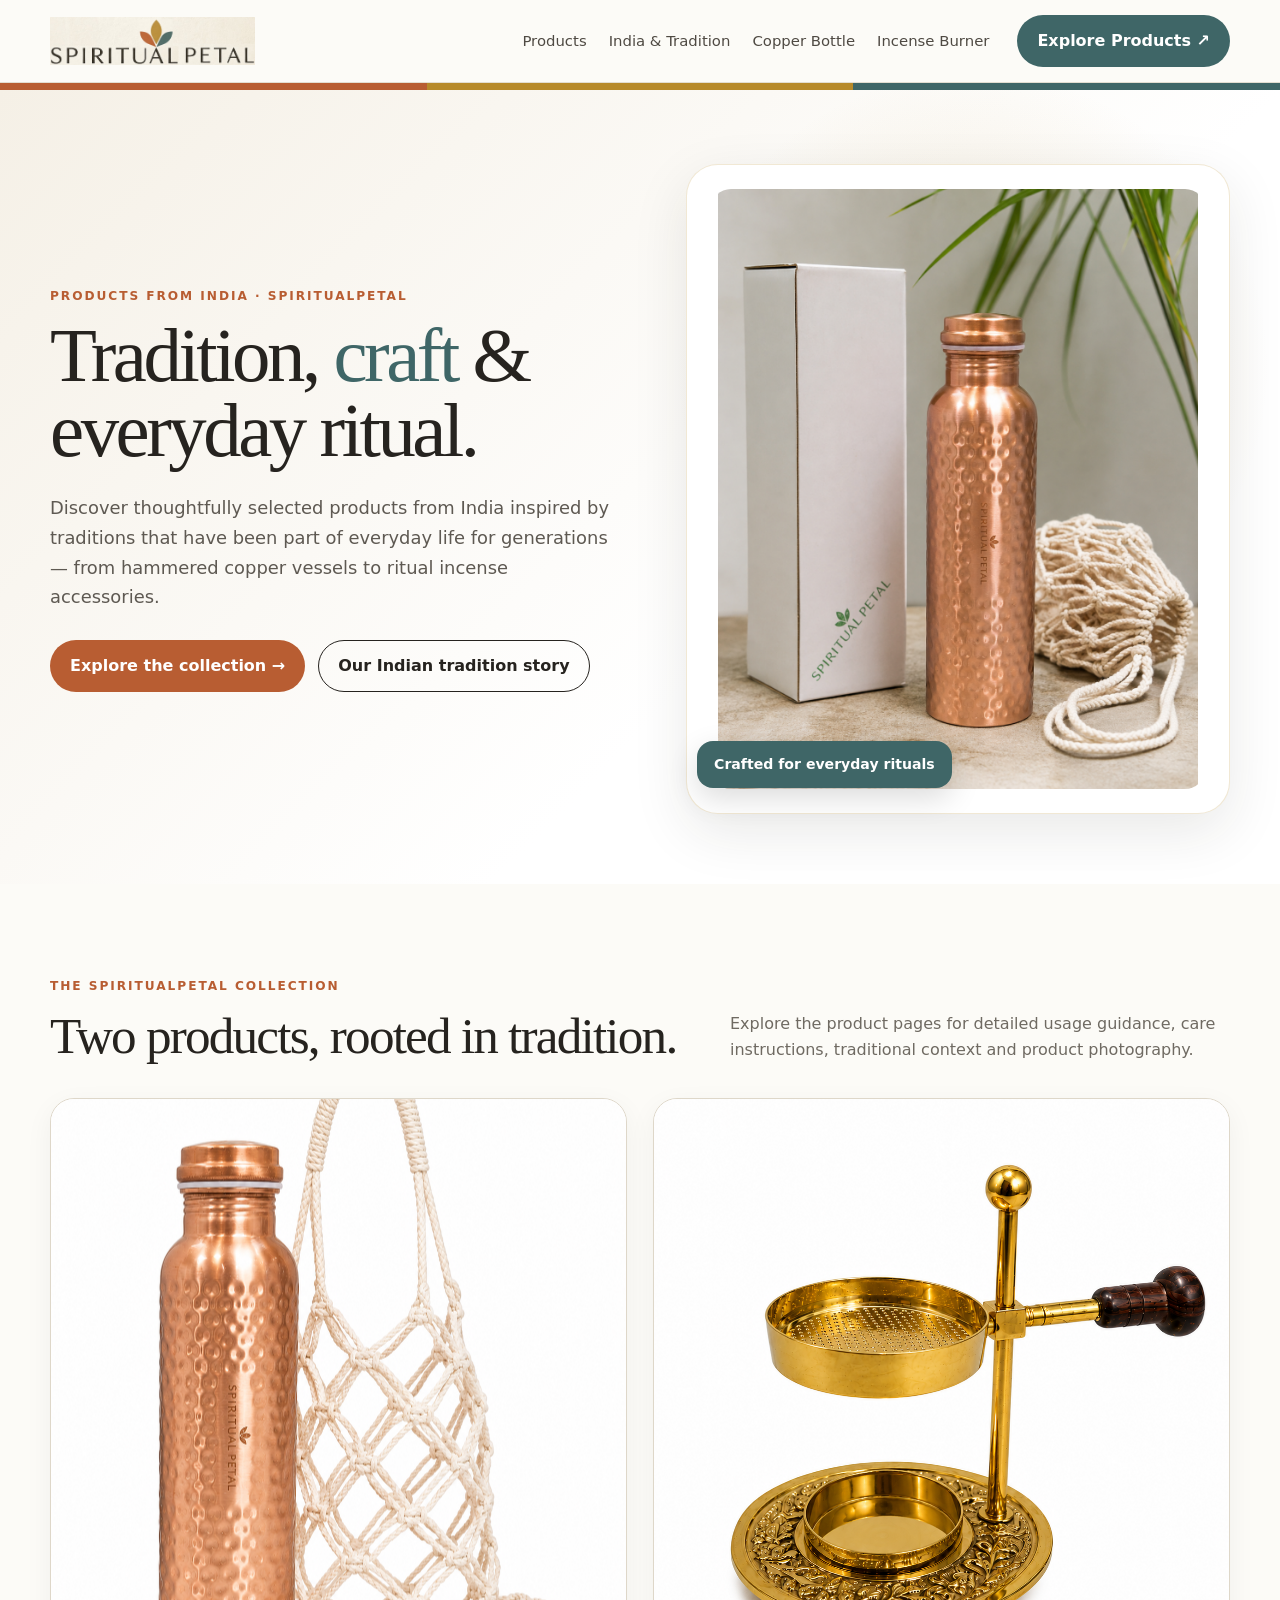
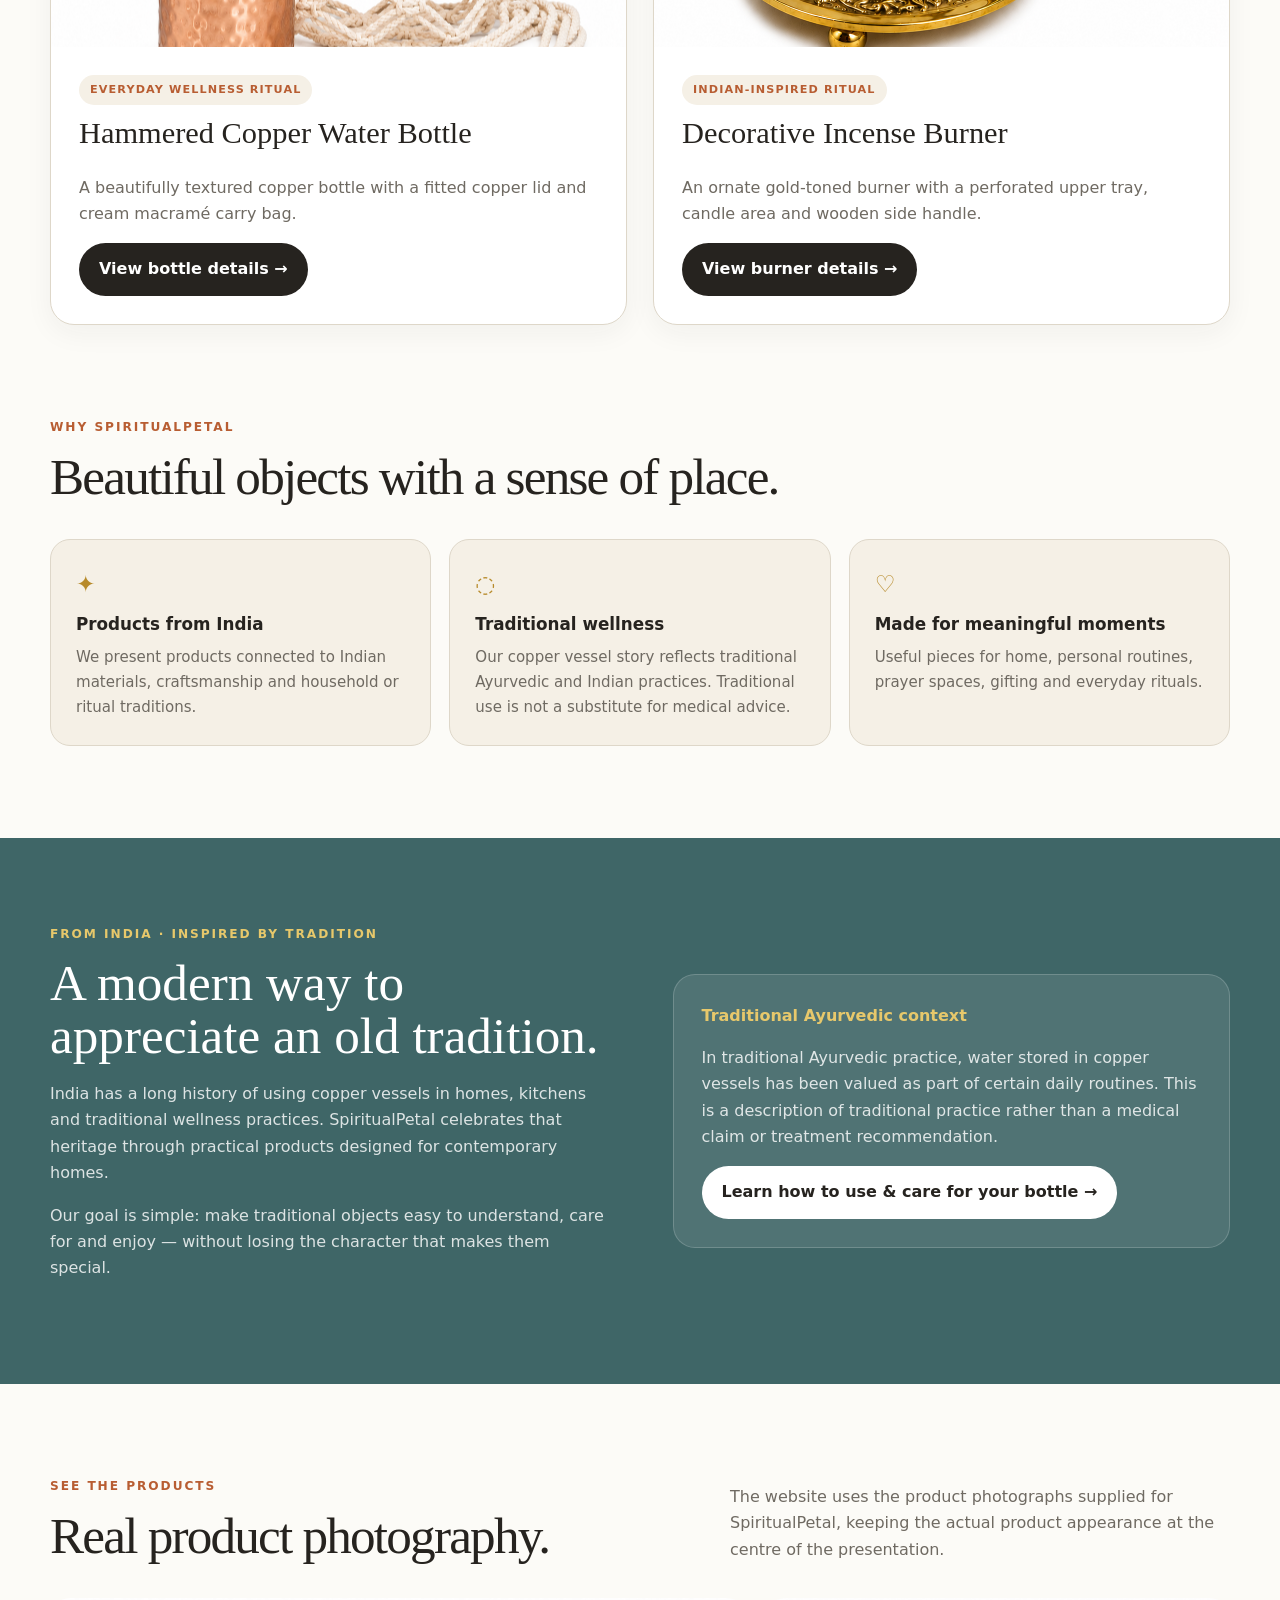
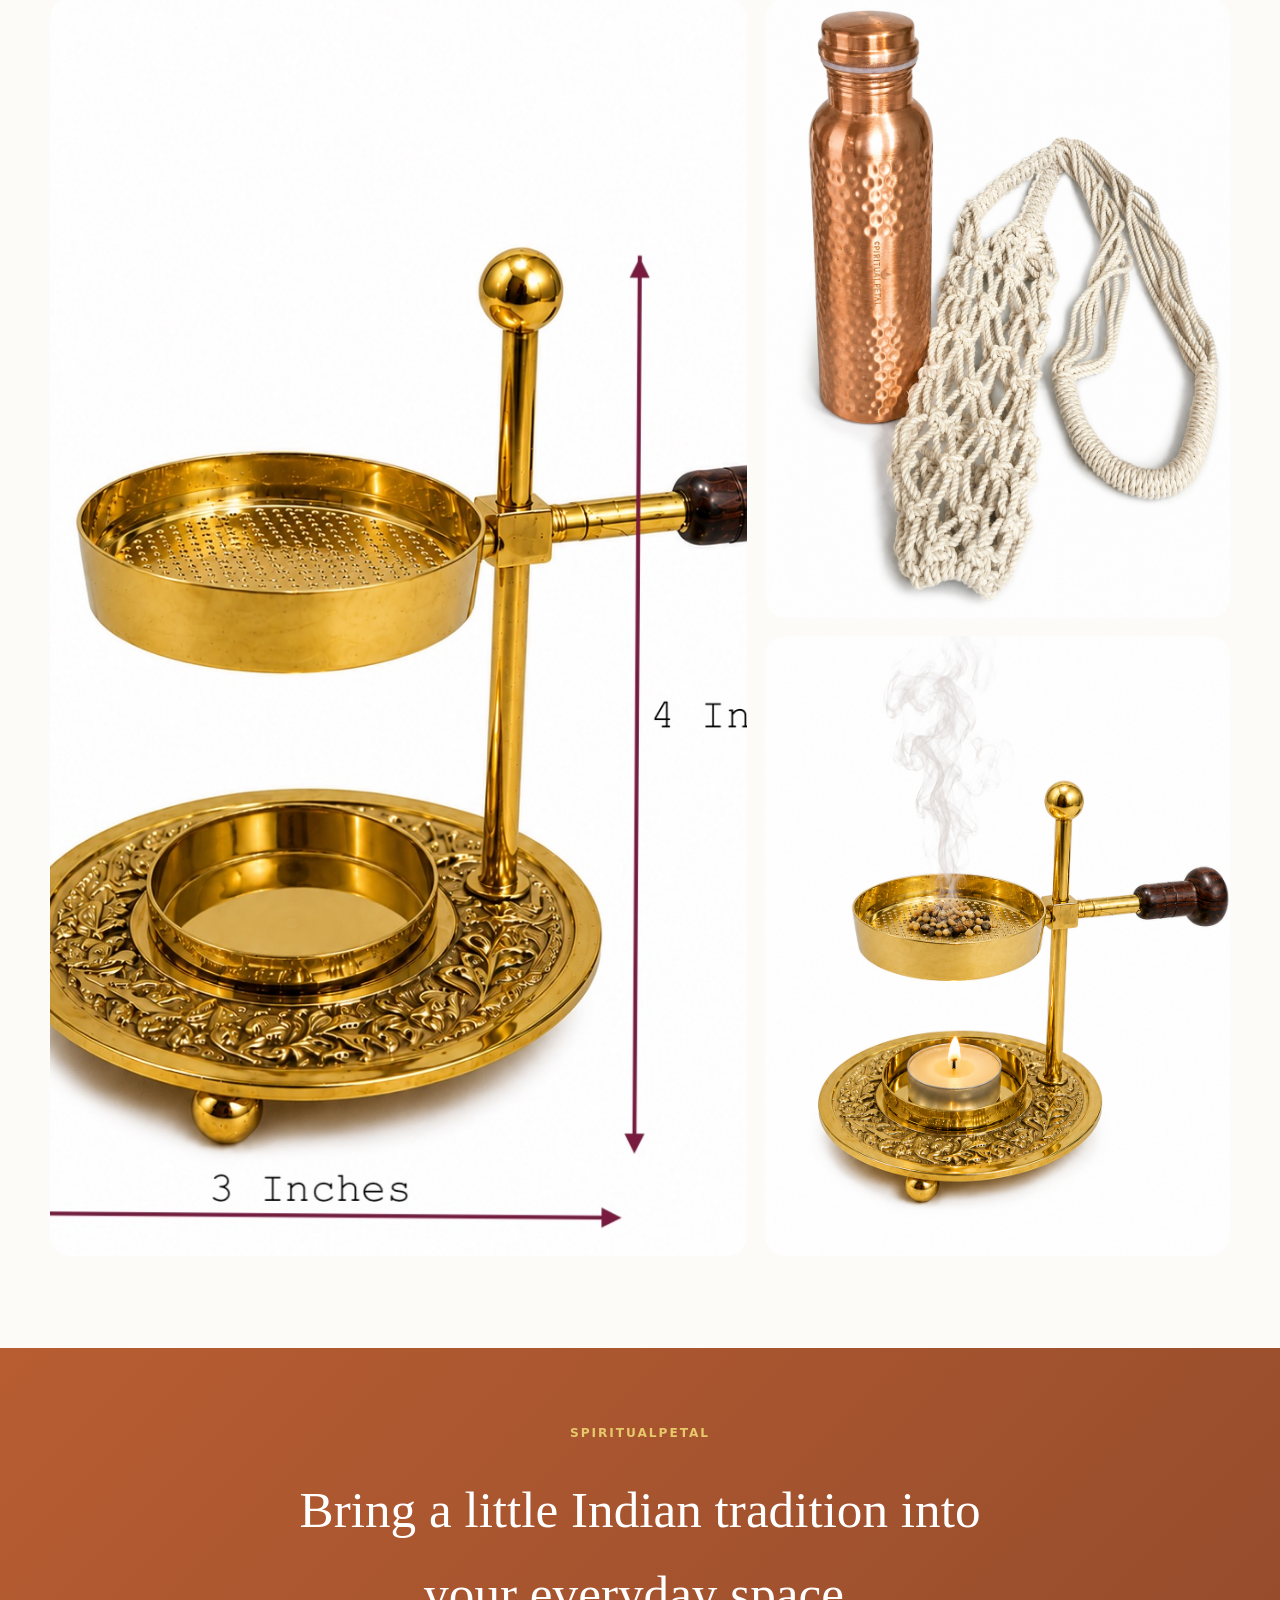
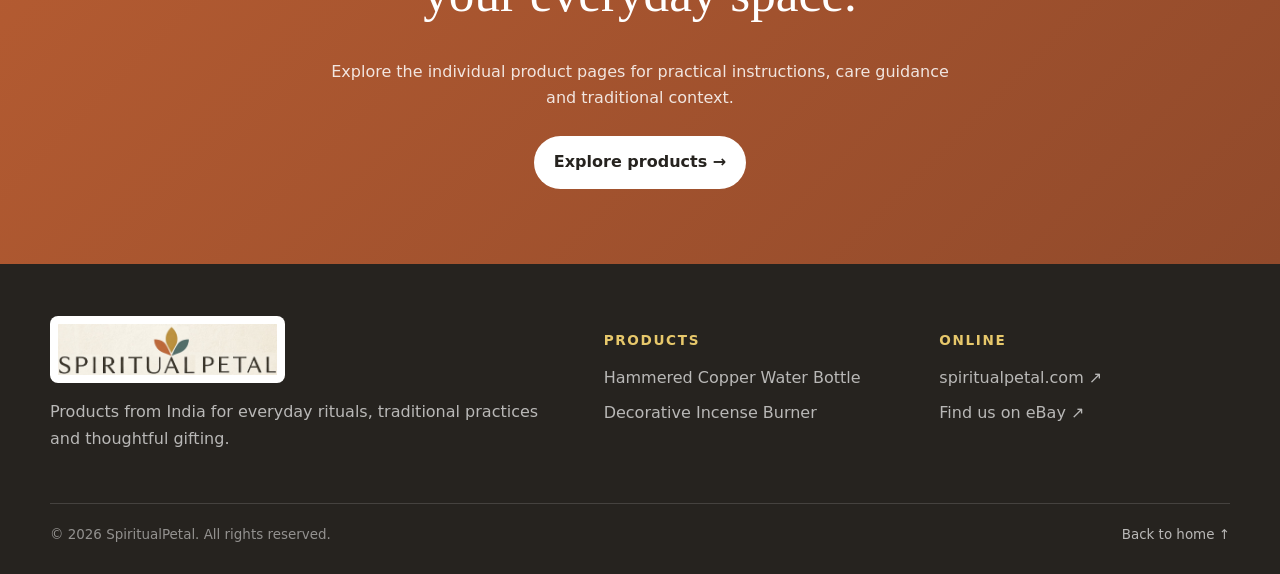
==== index.html @ 0c8c32a3 "new website code from chatgpt" ====
<!doctype html>
<html lang="en">
<head>
<meta charset="utf-8">
<meta name="viewport" content="width=device-width, initial-scale=1">
<meta name="description" content="SpiritualPetal — traditional Indian-inspired copper and ritual products, including hammered copper water bottles and decorative incense burners.">
<title>SpiritualPetal | Products from India</title>
<link rel="stylesheet" href="styles.css">
</head>
<body>
<header class="site-header">
  <div class="header-inner">
    <a href="index.html" aria-label="SpiritualPetal home"><img class="logo" src="assets/spiritualpetal-logo.jpg" alt="SpiritualPetal"></a>
    <nav class="nav">
      <a href="#collection">Products</a>
      <a href="#india">India & Tradition</a>
      <a href="copper-bottle.html">Copper Bottle</a>
      <a href="incense-burner.html">Incense Burner</a>
    </nav>
    <a class="header-button" href="#collection">Explore Products ↗</a>
    <span class="mobile-menu">☰</span>
  </div>
</header>
<div class="tricolor-bar"><span></span><span></span><span></span></div>

<main>
<section class="hero">
  <div class="container hero-grid">
    <div>
      <p class="eyebrow">Products from India · SpiritualPetal</p>
      <h1>Tradition, <em>craft</em> & everyday ritual.</h1>
      <p class="hero-copy">Discover thoughtfully selected products from India inspired by traditions that have been part of everyday life for generations — from hammered copper vessels to ritual incense accessories.</p>
      <div class="hero-actions">
        <a class="button button-primary" href="#collection">Explore the collection →</a>
        <a class="button button-outline" href="#india">Our Indian tradition story</a>
      </div>
    </div>
    <div class="hero-image">
      <img src="assets/bottle-lifestyle.png" alt="SpiritualPetal hammered copper water bottle with cream macramé carry bag">
      <div class="hero-badge">Crafted for everyday rituals</div>
    </div>
  </div>
</section>

<section class="section" id="collection">
  <div class="container">
    <div class="section-head">
      <div><p class="eyebrow">The SpiritualPetal Collection</p><h2>Two products, rooted in tradition.</h2></div>
      <p class="section-lead">Explore the product pages for detailed usage guidance, care instructions, traditional context and product photography.</p>
    </div>
    <div class="cards">
      <article class="card">
        <div class="card-image"><img src="assets/bottle-hero.png" alt="Hammered copper water bottle"></div>
        <div class="card-body">
          <span class="pill">EVERYDAY WELLNESS RITUAL</span>
          <h3>Hammered Copper Water Bottle</h3>
          <p>A beautifully textured copper bottle with a fitted copper lid and cream macramé carry bag.</p>
          <a class="button button-dark" href="copper-bottle.html">View bottle details →</a>
        </div>
      </article>
      <article class="card">
        <div class="card-image"><img src="assets/incense-hero.png" alt="Decorative incense burner with perforated tray and candle holder"></div>
        <div class="card-body">
          <span class="pill">INDIAN-INSPIRED RITUAL</span>
          <h3>Decorative Incense Burner</h3>
          <p>An ornate gold-toned burner with a perforated upper tray, candle area and wooden side handle.</p>
          <a class="button button-dark" href="incense-burner.html">View burner details →</a>
        </div>
      </article>
    </div>
  </div>
</section>

<section class="section" style="padding-top:0">
  <div class="container">
    <div class="section-head">
      <div><p class="eyebrow">Why SpiritualPetal</p><h2>Beautiful objects with a sense of place.</h2></div>
    </div>
    <div class="features">
      <div class="feature"><div class="icon">✦</div><h3>Products from India</h3><p>We present products connected to Indian materials, craftsmanship and household or ritual traditions.</p></div>
      <div class="feature"><div class="icon">◌</div><h3>Traditional wellness</h3><p>Our copper vessel story reflects traditional Ayurvedic and Indian practices. Traditional use is not a substitute for medical advice.</p></div>
      <div class="feature"><div class="icon">♡</div><h3>Made for meaningful moments</h3><p>Useful pieces for home, personal routines, prayer spaces, gifting and everyday rituals.</p></div>
    </div>
  </div>
</section>

<section class="india" id="india">
  <div class="container india-grid">
    <div>
      <p class="eyebrow">From India · Inspired by tradition</p>
      <h2>A modern way to appreciate an old tradition.</h2>
      <p>India has a long history of using copper vessels in homes, kitchens and traditional wellness practices. SpiritualPetal celebrates that heritage through practical products designed for contemporary homes.</p>
      <p>Our goal is simple: make traditional objects easy to understand, care for and enjoy — without losing the character that makes them special.</p>
    </div>
    <div class="ayurveda-note">
      <strong>Traditional Ayurvedic context</strong>
      <p>In traditional Ayurvedic practice, water stored in copper vessels has been valued as part of certain daily routines. This is a description of traditional practice rather than a medical claim or treatment recommendation.</p>
      <a class="button button-light" href="copper-bottle.html">Learn how to use & care for your bottle →</a>
    </div>
  </div>
</section>

<section class="section">
  <div class="container">
    <div class="section-head">
      <div><p class="eyebrow">See the products</p><h2>Real product photography.</h2></div>
      <p class="section-lead">The website uses the product photographs supplied for SpiritualPetal, keeping the actual product appearance at the centre of the presentation.</p>
    </div>
    <div class="gallery">
      <div class="gallery-main"><img src="assets/incense-ritual.jpg" alt="SpiritualPetal incense burner in a devotional setting"></div>
      <div class="gallery-side">
        <img src="assets/bottle-closeup.png" alt="Close-up of hammered copper bottle texture and SpiritualPetal branding">
        <img src="assets/incense-use.png" alt="SpiritualPetal incense burner shown in use">
      </div>
    </div>
  </div>
</section>

<section class="cta">
  <div class="container">
    <p class="eyebrow" style="color:#E7C86B">SpiritualPetal</p>
    <h2>Bring a little Indian tradition into your everyday space.</h2>
    <p>Explore the individual product pages for practical instructions, care guidance and traditional context.</p>
    <a class="button button-light" href="#collection">Explore products →</a>
  </div>
</section>
</main>

<footer class="footer">
  <div class="container">
    <div class="footer-grid">
      <div>
        <img class="footer-logo" src="assets/spiritualpetal-logo.jpg" alt="SpiritualPetal">
        <p>Products from India for everyday rituals, traditional practices and thoughtful gifting.</p>
      </div>
      <div><h3>Products</h3><div class="footer-links"><a href="copper-bottle.html">Hammered Copper Water Bottle</a><a href="incense-burner.html">Decorative Incense Burner</a></div></div>
      <div><h3>Online</h3><div class="footer-links"><a href="https://spiritualpetal.com" target="_blank" rel="noopener">spiritualpetal.com ↗</a><a href="https://www.ebay.com/sch/i.html?_nkw=SpiritualPetal" target="_blank" rel="noopener">Find us on eBay ↗</a></div></div>
    </div>
    <div class="footer-bottom"><span>© 2026 SpiritualPetal. All rights reserved.</span><a href="index.html">Back to home ↑</a></div>
  </div>
</footer>
</body>
</html>
---- styles.css ----
:root{
  --gold:#B78A2A;
  --terracotta:#B85D32;
  --teal:#3F6667;
  --ink:#26231F;
  --muted:#6F6A62;
  --cream:#F5F0E6;
  --paper:#FCFBF7;
  --white:#FFFFFF;
  --line:#DED7C9;
  --shadow:0 18px 55px rgba(38,35,31,.10);
  --radius:24px;
  --max:1180px;
}
*{box-sizing:border-box}
html{scroll-behavior:smooth}
body{
  margin:0;
  font-family:Inter,ui-sans-serif,system-ui,-apple-system,BlinkMacSystemFont,"Segoe UI",sans-serif;
  color:var(--ink);
  background:var(--paper);
  line-height:1.65;
}
img{max-width:100%;display:block}
a{color:inherit;text-decoration:none}
.container{width:min(var(--max),calc(100% - 40px));margin:auto}
.site-header{
  position:sticky;top:0;z-index:20;
  background:rgba(252,251,247,.94);
  backdrop-filter:blur(12px);
  border-bottom:1px solid rgba(222,215,201,.8);
}
.header-inner{
  min-height:82px;display:flex;align-items:center;gap:28px;
  width:min(var(--max),calc(100% - 40px));margin:auto;
}
.logo{width:205px;height:auto}
.nav{display:flex;gap:22px;margin-left:auto;font-size:.93rem}
.nav a{padding:8px 0;color:#4f4a43}
.nav a:hover{color:var(--terracotta)}
.header-button,.button{
  display:inline-flex;align-items:center;justify-content:center;gap:9px;
  border-radius:999px;padding:12px 19px;font-weight:700;
  border:1px solid transparent;transition:.2s ease;
}
.header-button{background:var(--teal);color:white}
.header-button:hover{transform:translateY(-1px);background:#315758}
.button-primary{background:var(--terracotta);color:#fff}
.button-primary:hover{background:#9f4e29;transform:translateY(-1px)}
.button-dark{background:var(--ink);color:#fff}
.button-outline{border-color:var(--ink);background:transparent}
.button-outline:hover{background:var(--ink);color:#fff}
.button-gold{background:var(--gold);color:#fff}
.button-light{background:#fff;color:var(--ink)}
.eyebrow{
  margin:0 0 12px;text-transform:uppercase;letter-spacing:.16em;
  font-size:.76rem;font-weight:800;color:var(--terracotta)
}
.hero{
  background:
    radial-gradient(circle at 76% 35%,rgba(183,138,42,.18),transparent 27%),
    linear-gradient(135deg,var(--cream),#fff 62%);
  padding:74px 0 70px;
}
.hero-grid{display:grid;grid-template-columns:1.02fr .98fr;gap:70px;align-items:center}
.hero h1{
  font-family:Georgia,"Times New Roman",serif;
  font-size:clamp(3rem,6vw,5.7rem);line-height:.98;letter-spacing:-.045em;
  margin:0 0 25px;font-weight:500;
}
.hero h1 em{color:var(--teal);font-style:normal}
.hero-copy{font-size:1.12rem;color:#5e5952;max-width:650px}
.hero-actions{display:flex;gap:13px;flex-wrap:wrap;margin-top:28px}
.hero-image{
  position:relative;background:#fff;border-radius:32px;padding:24px;
  box-shadow:var(--shadow);border:1px solid rgba(183,138,42,.2);
}
.hero-image img{width:100%;max-height:600px;object-fit:contain;border-radius:20px}
.hero-badge{
  position:absolute;left:10px;bottom:25px;background:var(--teal);color:#fff;
  padding:12px 17px;border-radius:16px;font-weight:700;font-size:.88rem;
  box-shadow:0 10px 30px rgba(0,0,0,.14)
}
.tricolor-bar{display:grid;grid-template-columns:1fr 1fr 1fr;height:7px}
.tricolor-bar span:nth-child(1){background:var(--terracotta)}
.tricolor-bar span:nth-child(2){background:var(--gold)}
.tricolor-bar span:nth-child(3){background:var(--teal)}
.section{padding:92px 0}
.section-head{display:flex;justify-content:space-between;gap:40px;align-items:end;margin-bottom:35px}
.section h2,.page-title{
  font-family:Georgia,"Times New Roman",serif;font-weight:500;
  letter-spacing:-.035em;line-height:1.08;margin:0;
  font-size:clamp(2.2rem,4vw,3.8rem)
}
.section-lead{max-width:500px;color:var(--muted);margin:0}
.cards{display:grid;grid-template-columns:1fr 1fr;gap:26px}
.card{
  background:#fff;border:1px solid var(--line);border-radius:var(--radius);
  overflow:hidden;box-shadow:0 8px 28px rgba(38,35,31,.05)
}
.card-image{aspect-ratio:1.05/1;background:#f7f5ef;overflow:hidden}
.card-image img{width:100%;height:100%;object-fit:cover}
.card-body{padding:28px}
.card h3{font-family:Georgia,serif;font-size:1.9rem;font-weight:500;margin:3px 0 12px}
.card p{color:var(--muted)}
.pill{
  display:inline-block;border-radius:999px;padding:6px 11px;
  font-size:.7rem;letter-spacing:.1em;font-weight:800;
  background:var(--cream);color:var(--terracotta)
}
.features{display:grid;grid-template-columns:repeat(3,1fr);gap:18px}
.feature{
  padding:25px;background:var(--cream);border-radius:20px;border:1px solid var(--line)
}
.feature .icon{font-size:1.45rem;color:var(--gold);margin-bottom:8px}
.feature h3{margin:0 0 6px;font-size:1.05rem}
.feature p{margin:0;color:var(--muted);font-size:.94rem}
.india{
  background:var(--teal);color:#fff;padding:86px 0
}
.india-grid{display:grid;grid-template-columns:1fr 1fr;gap:65px;align-items:center}
.india .eyebrow{color:#E7C86B}
.india h2{font-family:Georgia,serif;font-size:clamp(2.3rem,4vw,4rem);line-height:1.05;font-weight:500;margin:0 0 18px}
.india p{color:rgba(255,255,255,.82)}
.ayurveda-note{
  background:rgba(255,255,255,.09);border:1px solid rgba(255,255,255,.18);
  padding:28px;border-radius:22px
}
.ayurveda-note strong{display:block;color:#E7C86B;margin-bottom:8px}
.gallery{display:grid;grid-template-columns:1.2fr .8fr;gap:18px}
.gallery img{width:100%;height:100%;object-fit:cover;border-radius:20px}
.gallery-main{min-height:540px}
.gallery-side{display:grid;grid-template-rows:1fr 1fr;gap:18px}
.product-hero{padding:70px 0 45px;background:linear-gradient(135deg,var(--cream),#fff)}
.product-hero-grid{display:grid;grid-template-columns:.95fr 1.05fr;gap:60px;align-items:center}
.product-hero-image{
  background:#fff;border-radius:30px;padding:20px;border:1px solid var(--line);box-shadow:var(--shadow)
}
.product-hero-image img{width:100%;height:570px;object-fit:contain;border-radius:20px}
.product-hero-copy h1{font-family:Georgia,serif;font-weight:500;font-size:clamp(2.7rem,5vw,4.7rem);line-height:1.02;letter-spacing:-.04em;margin:0 0 20px}
.product-hero-copy .lead{font-size:1.08rem;color:var(--muted)}
.specs{display:grid;grid-template-columns:1fr 1fr;gap:12px;margin:28px 0}
.spec{border:1px solid var(--line);background:#fff;padding:16px;border-radius:15px}
.spec span{display:block;font-size:.75rem;text-transform:uppercase;letter-spacing:.1em;color:var(--muted)}
.spec strong{display:block;margin-top:3px}
.detail-grid{display:grid;grid-template-columns:1fr 1fr;gap:26px}
.detail-card{background:#fff;border:1px solid var(--line);border-radius:22px;padding:30px}
.detail-card h2{font-family:Georgia,serif;font-size:2rem;font-weight:500;margin:0 0 14px}
.detail-card ul,.detail-card ol{padding-left:20px}
.detail-card li{margin:7px 0}
.note{border-left:4px solid var(--gold);background:var(--cream);padding:18px 20px;border-radius:0 14px 14px 0;color:#5b554c}
.warning{border-left-color:var(--terracotta)}
.page-gallery{display:grid;grid-template-columns:repeat(3,1fr);gap:18px}
.page-gallery figure{margin:0;background:#fff;border:1px solid var(--line);border-radius:18px;overflow:hidden}
.page-gallery img{width:100%;height:340px;object-fit:cover}
.page-gallery figcaption{padding:12px 15px;color:var(--muted);font-size:.88rem}
.cta{
  padding:75px 0;background:linear-gradient(135deg,var(--terracotta),#914a2b);color:#fff;text-align:center
}
.cta h2{font-family:Georgia,serif;font-weight:500;font-size:clamp(2.3rem,4vw,4rem);margin:0 auto 22px;max-width:760px}
.cta p{max-width:640px;margin:0 auto 25px;color:rgba(255,255,255,.85)}
.footer{background:var(--ink);color:#fff;padding:52px 0 28px}
.footer-grid{display:grid;grid-template-columns:1.4fr .8fr .8fr;gap:45px;padding-bottom:35px}
.footer-logo{width:235px;background:#fff;padding:8px;border-radius:8px}
.footer p,.footer a{color:rgba(255,255,255,.68)}
.footer h3{font-size:.85rem;text-transform:uppercase;letter-spacing:.12em;color:#E7C86B}
.footer-links{display:grid;gap:8px}
.footer-bottom{border-top:1px solid rgba(255,255,255,.14);padding-top:20px;display:flex;justify-content:space-between;color:rgba(255,255,255,.5);font-size:.84rem}
.mobile-menu{display:none}
@media(max-width:850px){
  .nav,.header-button{display:none}
  .mobile-menu{display:block;margin-left:auto;font-size:1.35rem}
  .hero-grid,.product-hero-grid,.india-grid,.detail-grid,.gallery{grid-template-columns:1fr}
  .hero{padding-top:48px}
  .hero-image{order:-1}
  .section-head{display:block}
  .section-lead{margin-top:12px}
  .cards,.features,.page-gallery{grid-template-columns:1fr}
  .gallery-main{min-height:0}
  .gallery-side{grid-template-rows:auto}
  .product-hero-image img{height:430px}
  .footer-grid{grid-template-columns:1fr 1fr}
}
@media(max-width:560px){
  .container,.header-inner{width:min(100% - 28px,var(--max))}
  .section{padding:64px 0}
  .hero h1{font-size:3.05rem}
  .hero-image{padding:12px}
  .hero-badge{position:static;margin-top:12px;text-align:center}
  .specs{grid-template-columns:1fr}
  .footer-grid{grid-template-columns:1fr}
  .footer-bottom{display:block}
  .footer-bottom span{display:block;margin-bottom:8px}
}
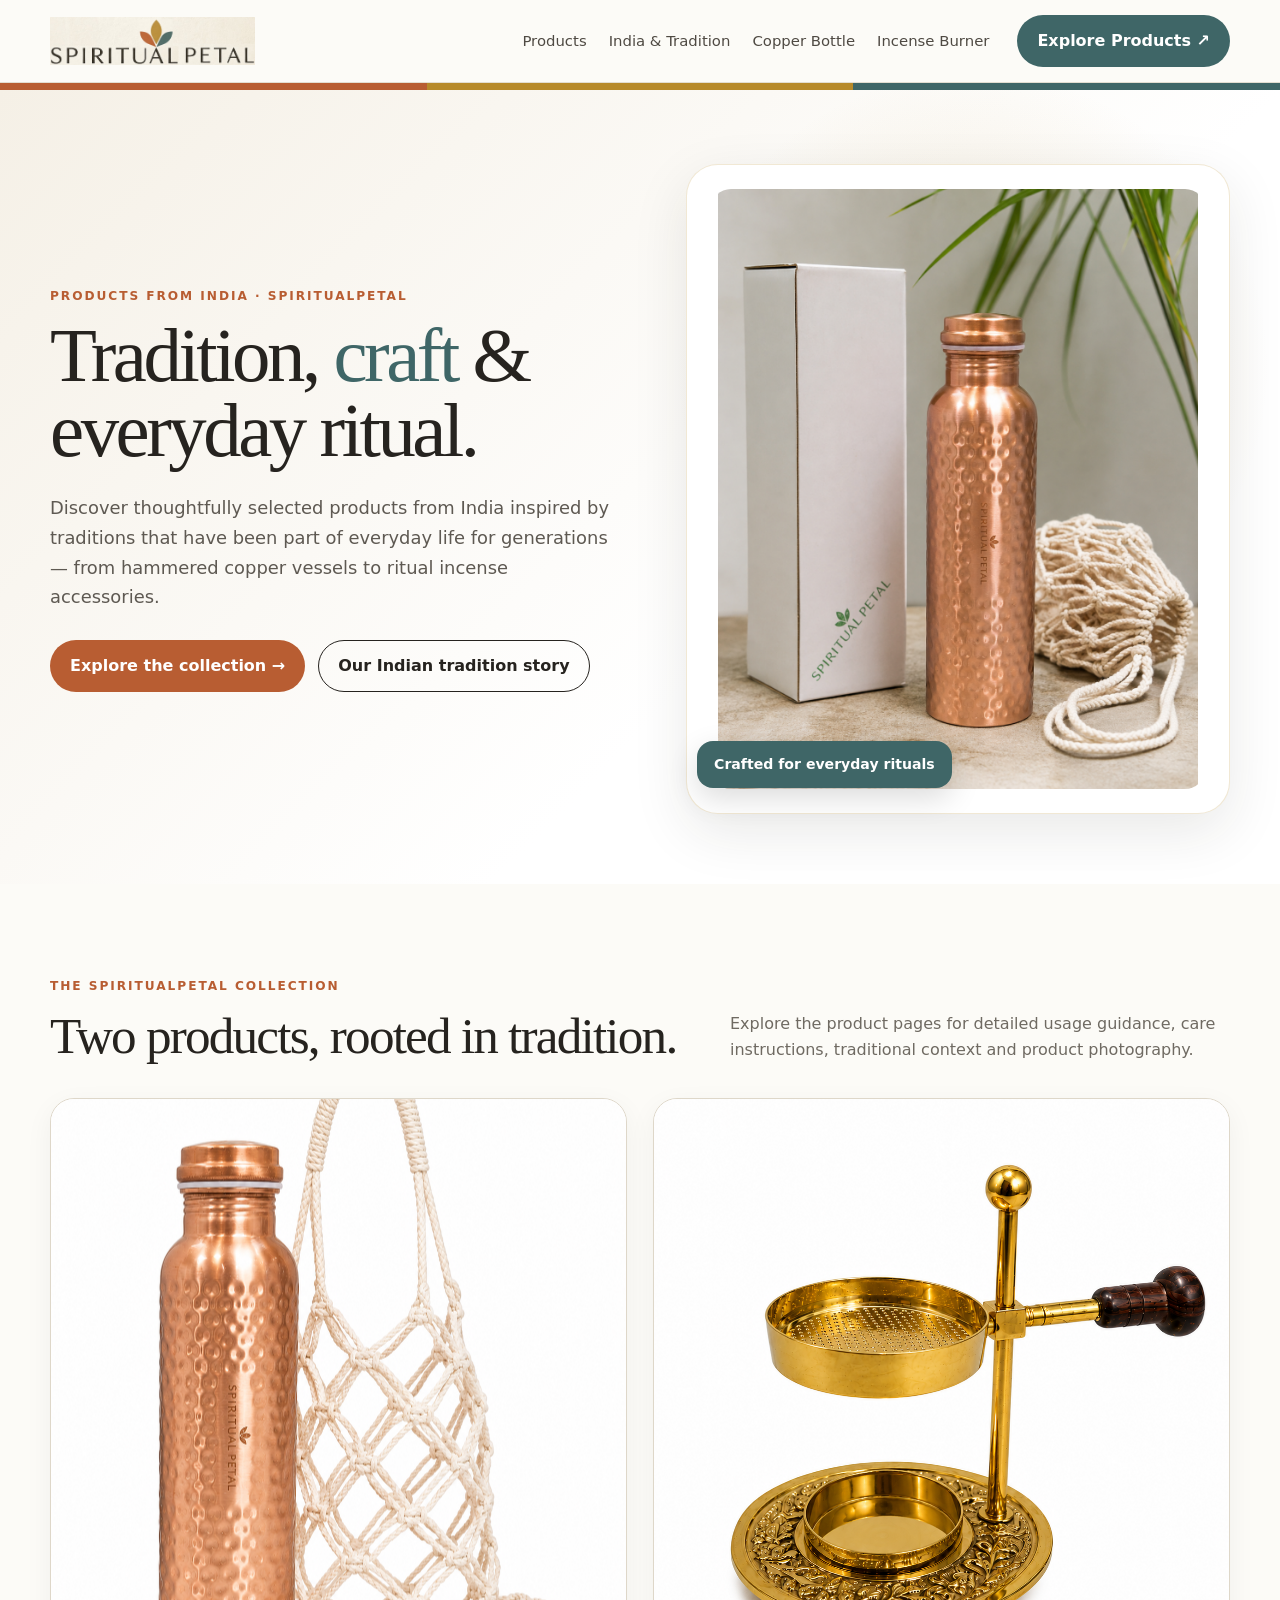
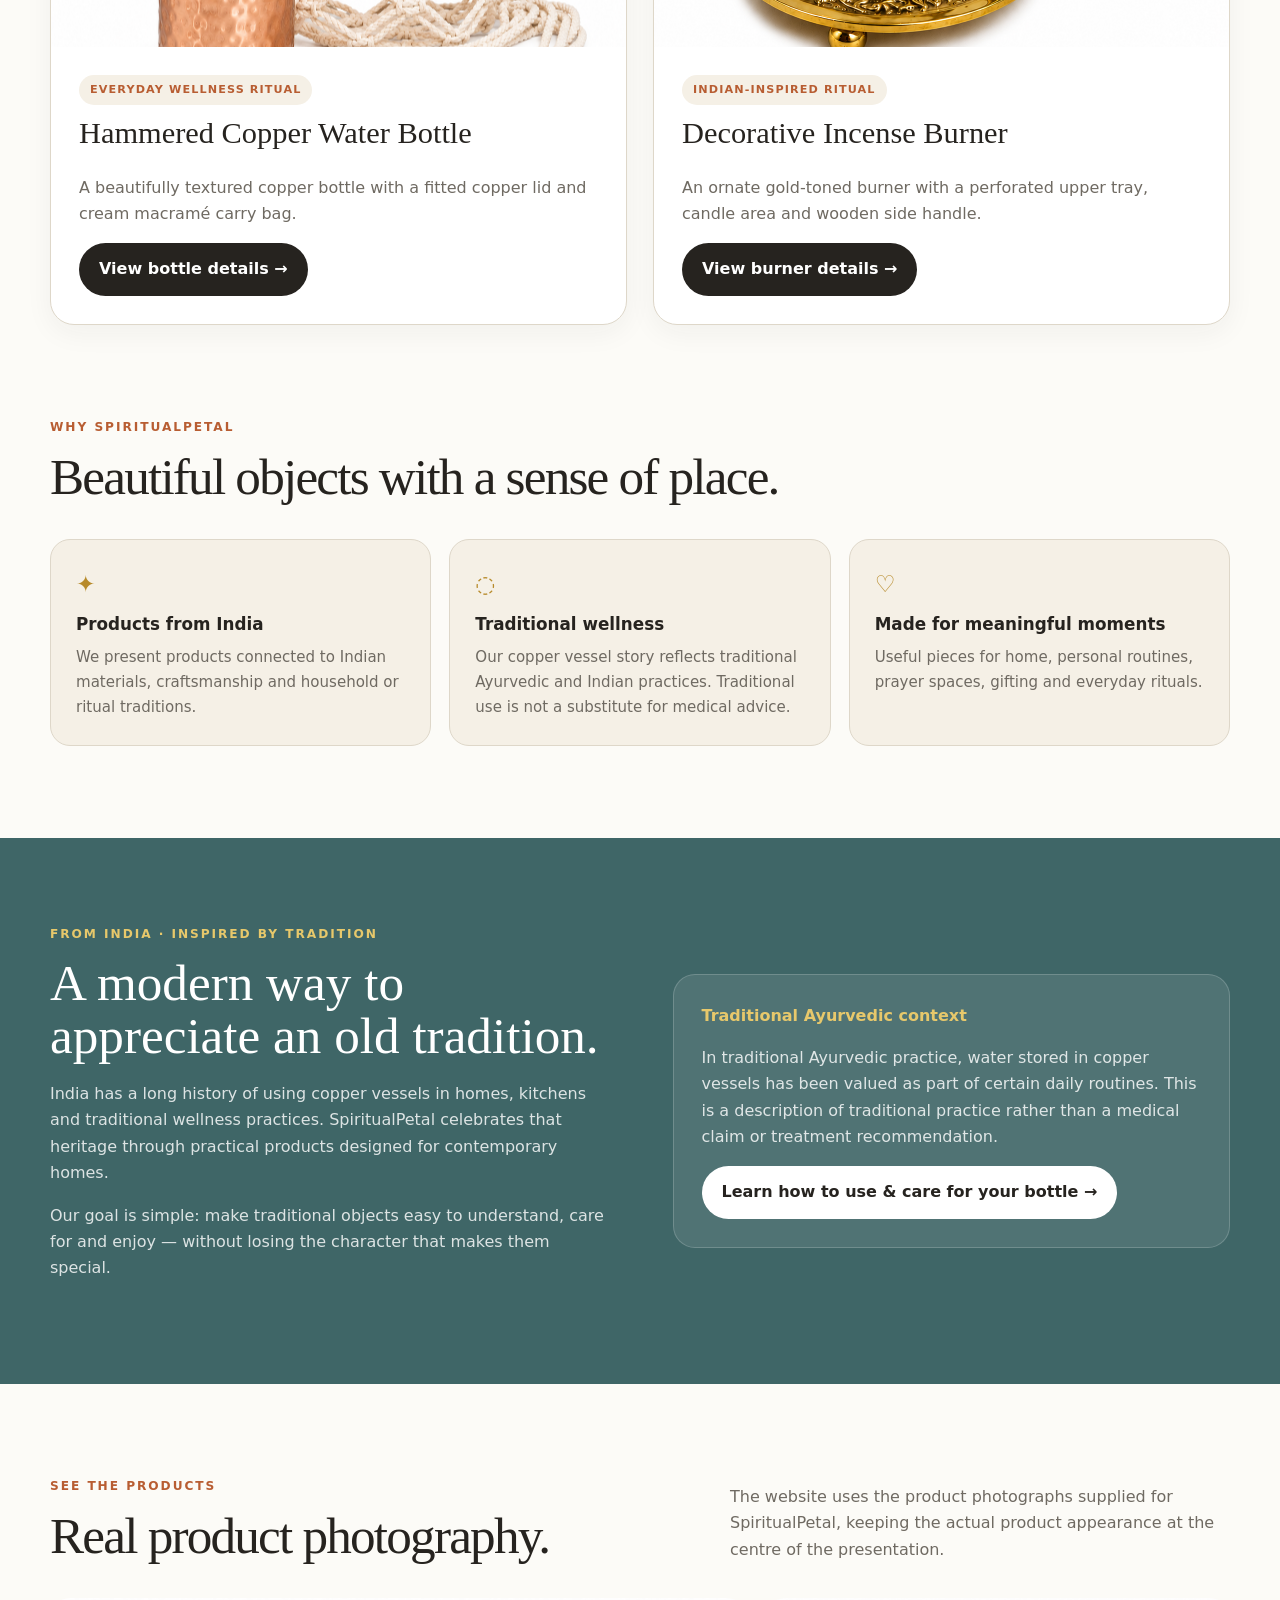
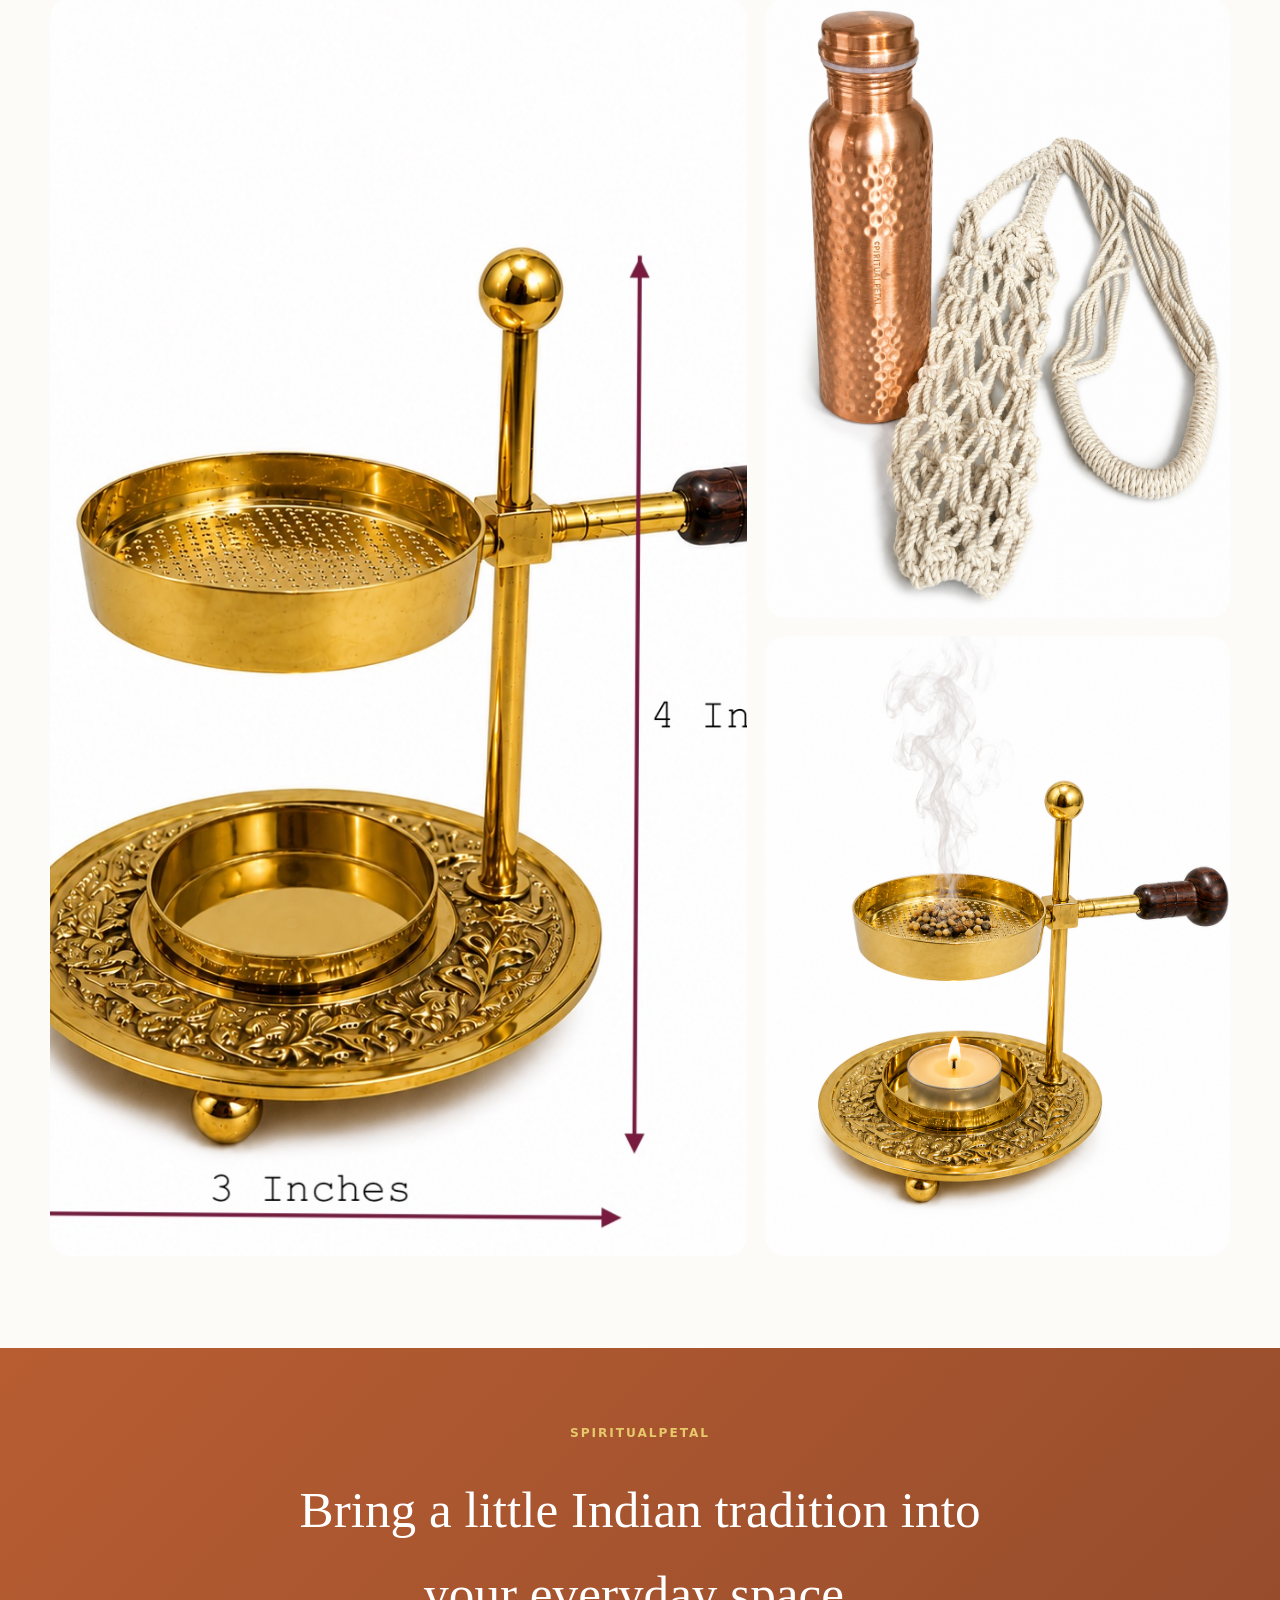
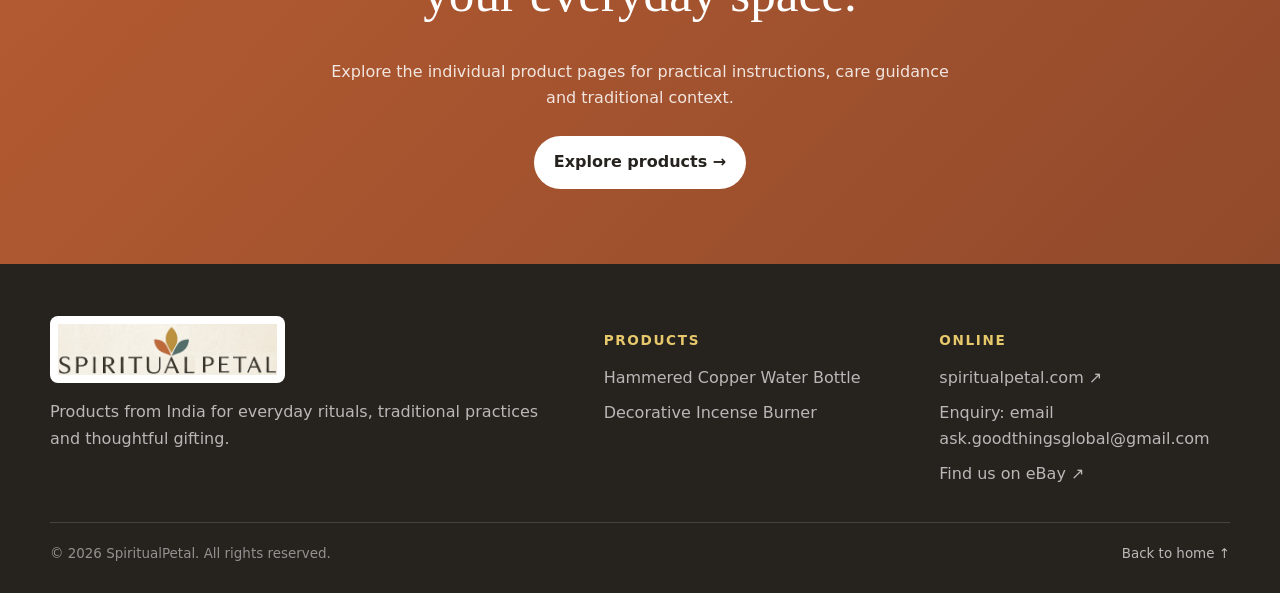
==== commit 8871799b: "added enquiry email link in footer in index.html page" ====
--- a/index.html
+++ b/index.html
@@ -134,7 +134,10 @@
         <p>Products from India for everyday rituals, traditional practices and thoughtful gifting.</p>
       </div>
       <div><h3>Products</h3><div class="footer-links"><a href="copper-bottle.html">Hammered Copper Water Bottle</a><a href="incense-burner.html">Decorative Incense Burner</a></div></div>
-      <div><h3>Online</h3><div class="footer-links"><a href="https://spiritualpetal.com" target="_blank" rel="noopener">spiritualpetal.com ↗</a><a href="https://www.ebay.com/sch/i.html?_nkw=SpiritualPetal" target="_blank" rel="noopener">Find us on eBay ↗</a></div></div>
+      <div><h3>Online</h3><div class="footer-links">
+<a href="https://spiritualpetal.com" target="_blank" rel="noopener">spiritualpetal.com ↗</a>
+<a href="mailto:ask.goodthingsglobal@gmail.com">Enquiry: email ask.goodthingsglobal@gmail.com</a>
+<a href="https://www.ebay.com/sch/i.html?_nkw=SpiritualPetal" target="_blank" rel="noopener">Find us on eBay ↗</a></div></div>
     </div>
     <div class="footer-bottom"><span>© 2026 SpiritualPetal. All rights reserved.</span><a href="index.html">Back to home ↑</a></div>
   </div>
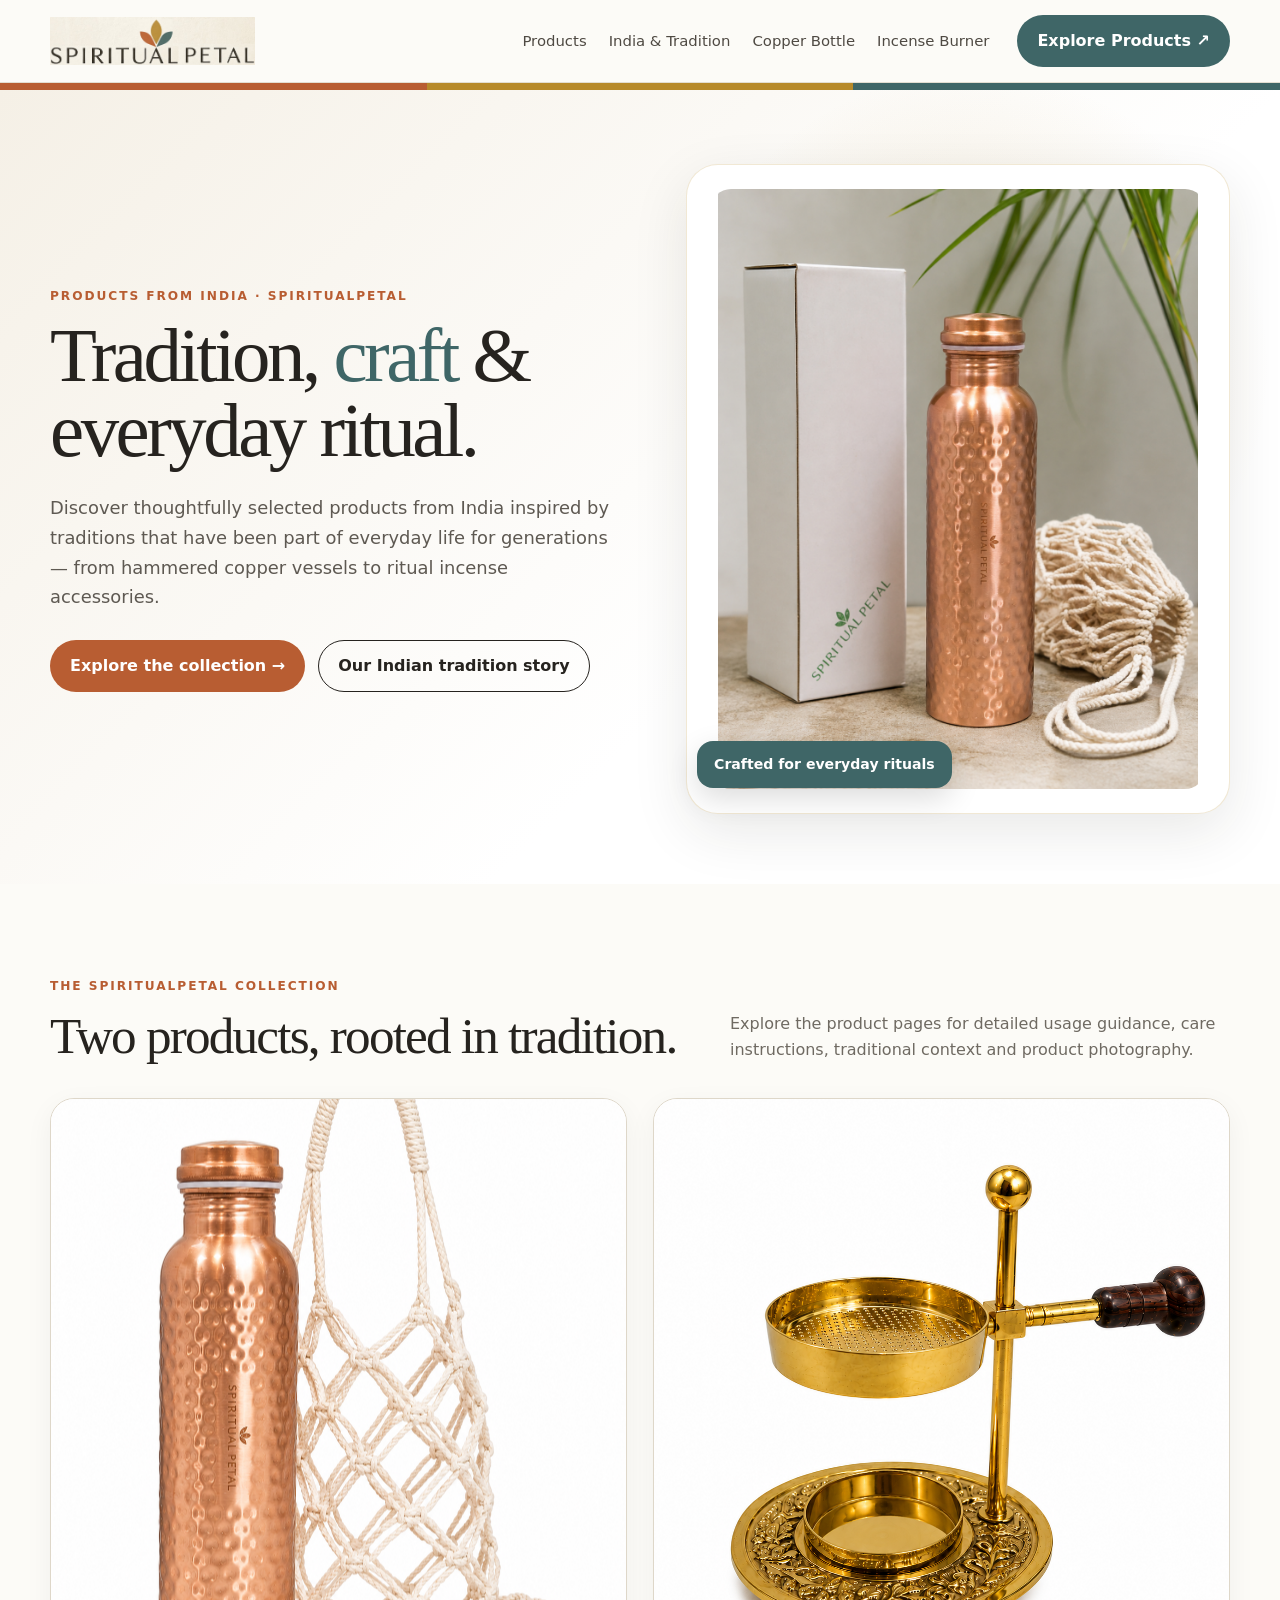
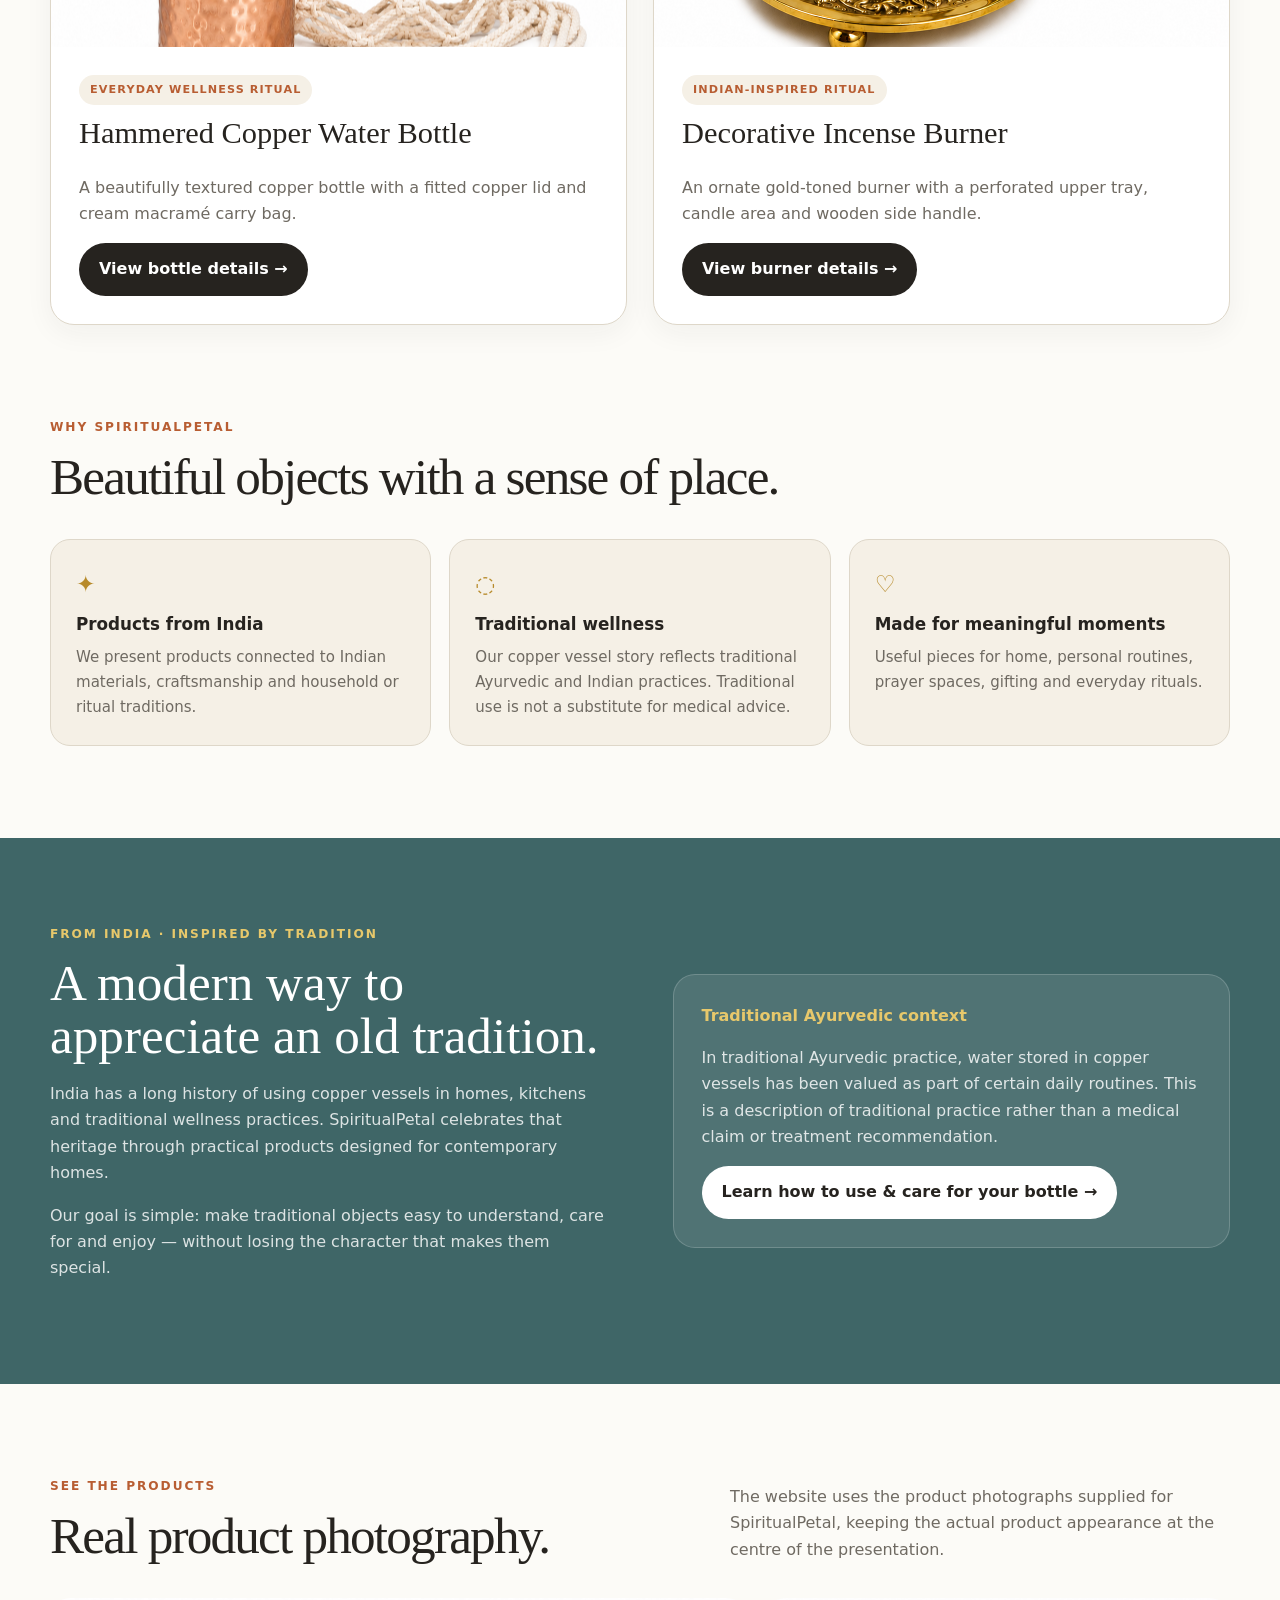
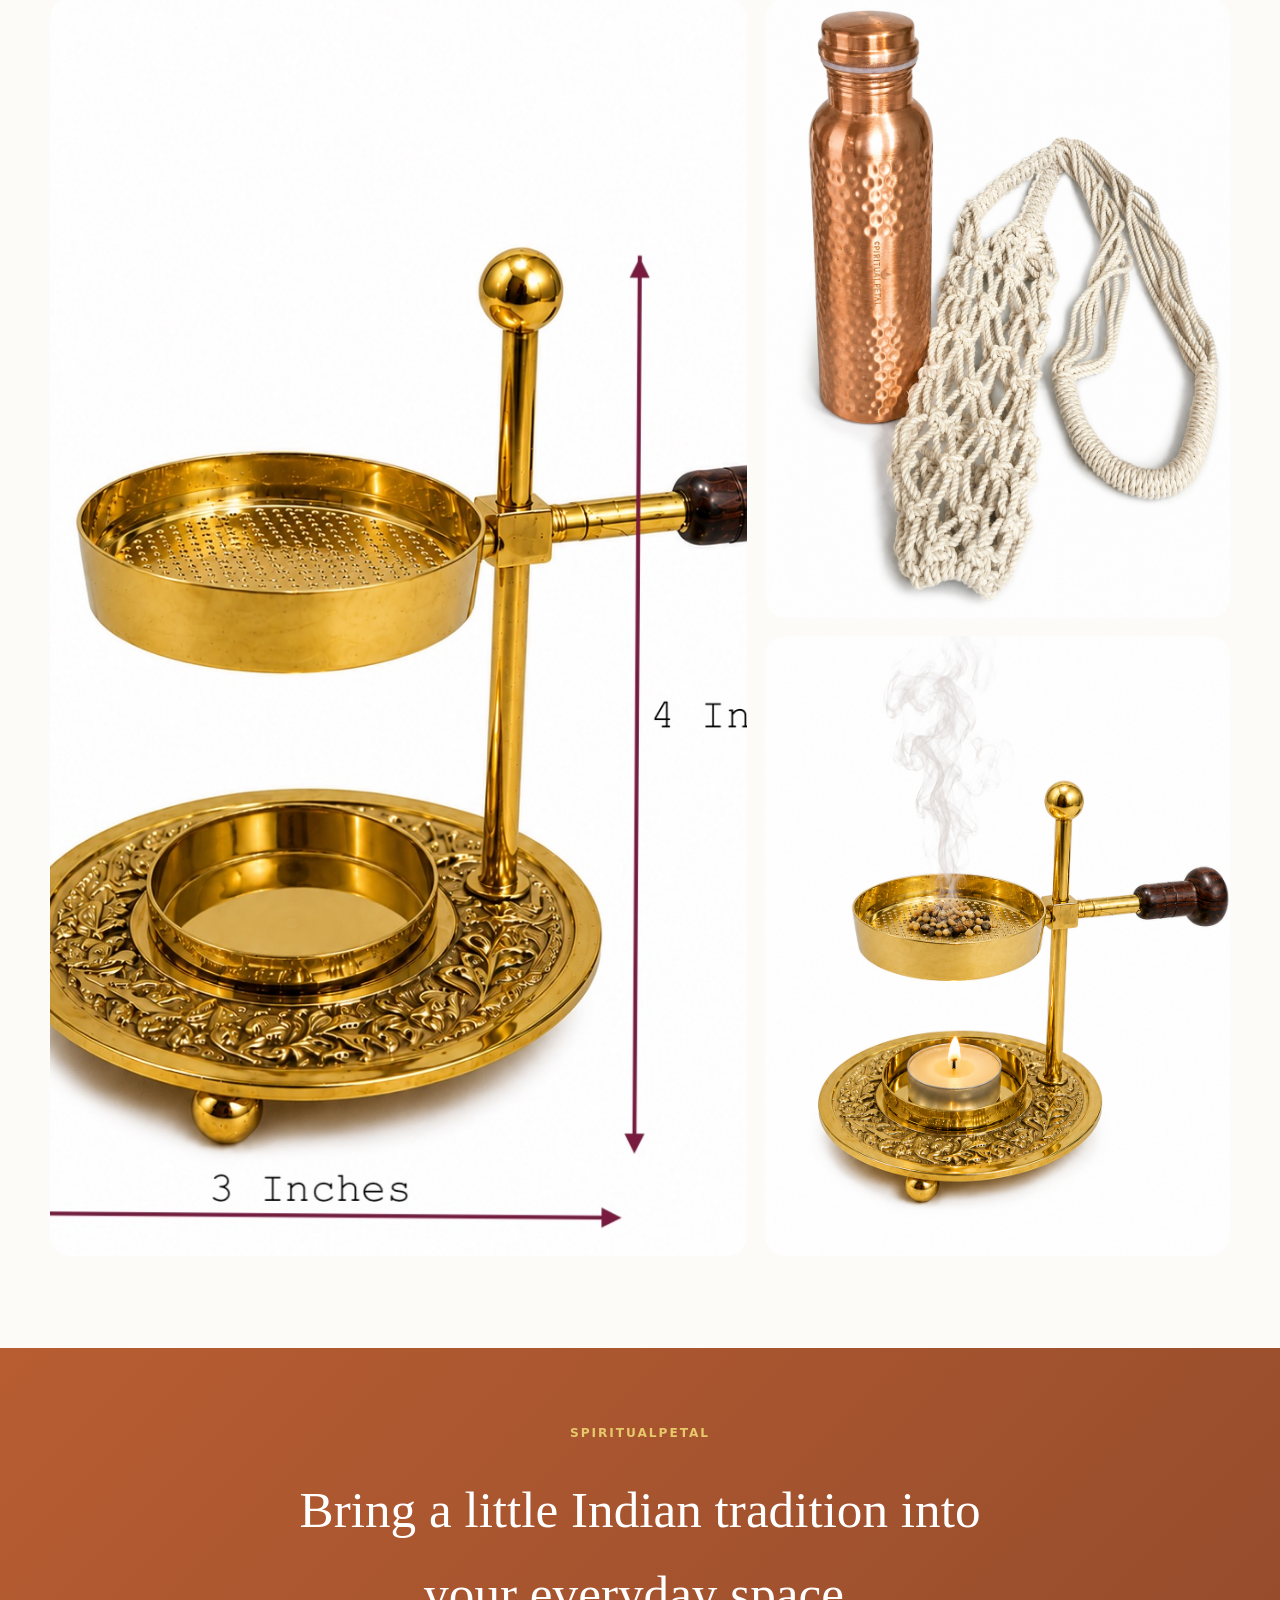
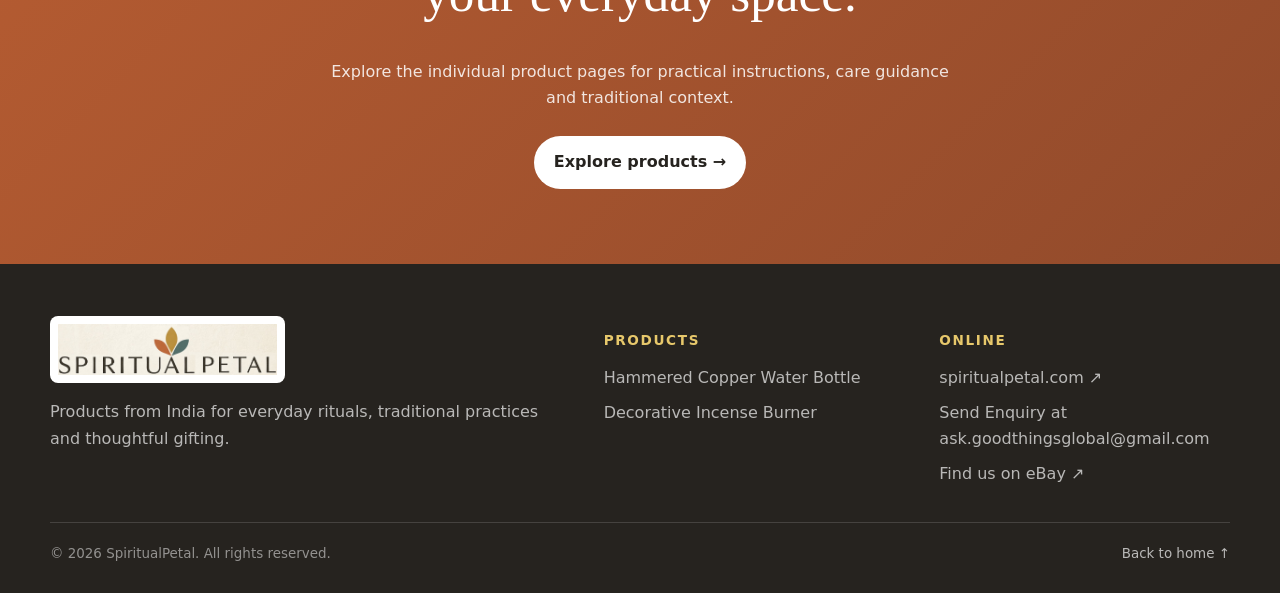
==== commit 21e92b74: "fixed typo in enquiry email label" ====
--- a/index.html
+++ b/index.html
@@ -136,7 +136,7 @@
       <div><h3>Products</h3><div class="footer-links"><a href="copper-bottle.html">Hammered Copper Water Bottle</a><a href="incense-burner.html">Decorative Incense Burner</a></div></div>
       <div><h3>Online</h3><div class="footer-links">
 <a href="https://spiritualpetal.com" target="_blank" rel="noopener">spiritualpetal.com ↗</a>
-<a href="mailto:ask.goodthingsglobal@gmail.com">Enquiry: email ask.goodthingsglobal@gmail.com</a>
+<a href="mailto:ask.goodthingsglobal@gmail.com">Send Enquiry at ask.goodthingsglobal@gmail.com</a>
 <a href="https://www.ebay.com/sch/i.html?_nkw=SpiritualPetal" target="_blank" rel="noopener">Find us on eBay ↗</a></div></div>
     </div>
     <div class="footer-bottom"><span>© 2026 SpiritualPetal. All rights reserved.</span><a href="index.html">Back to home ↑</a></div>
